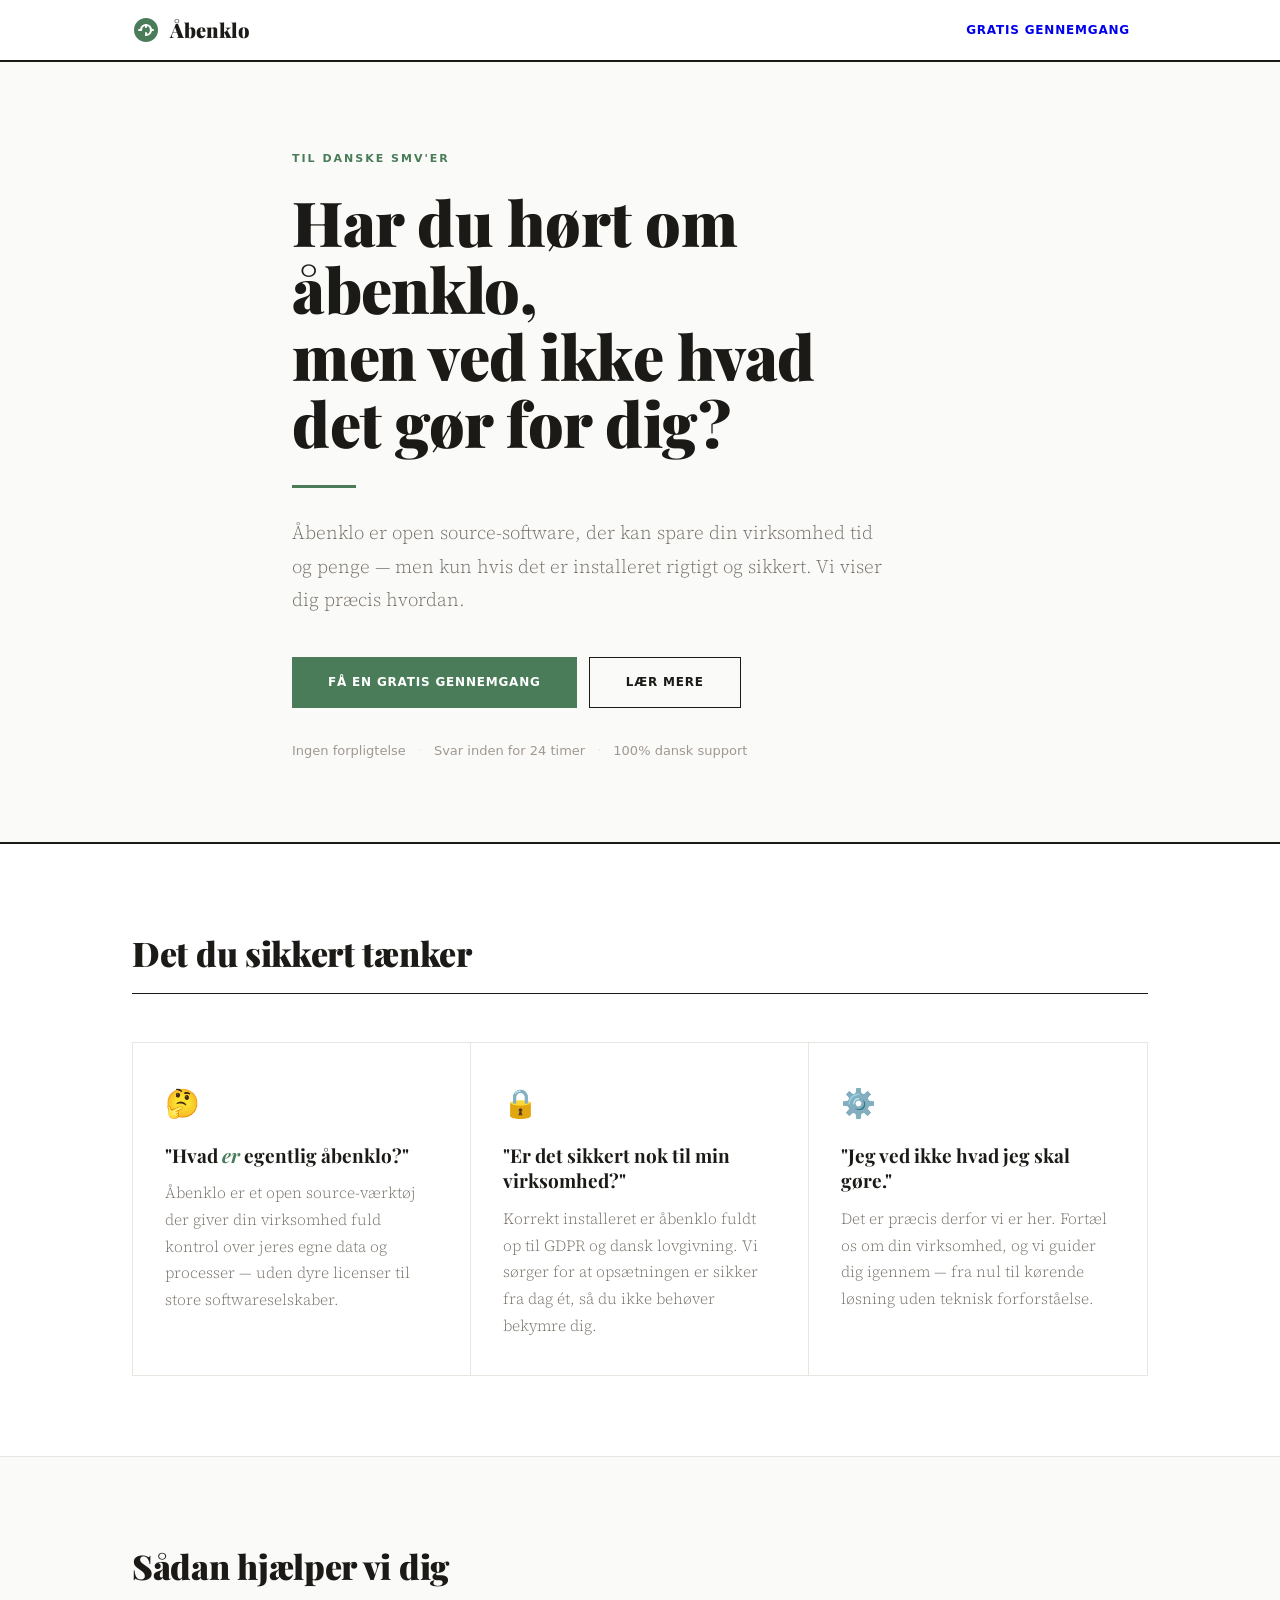
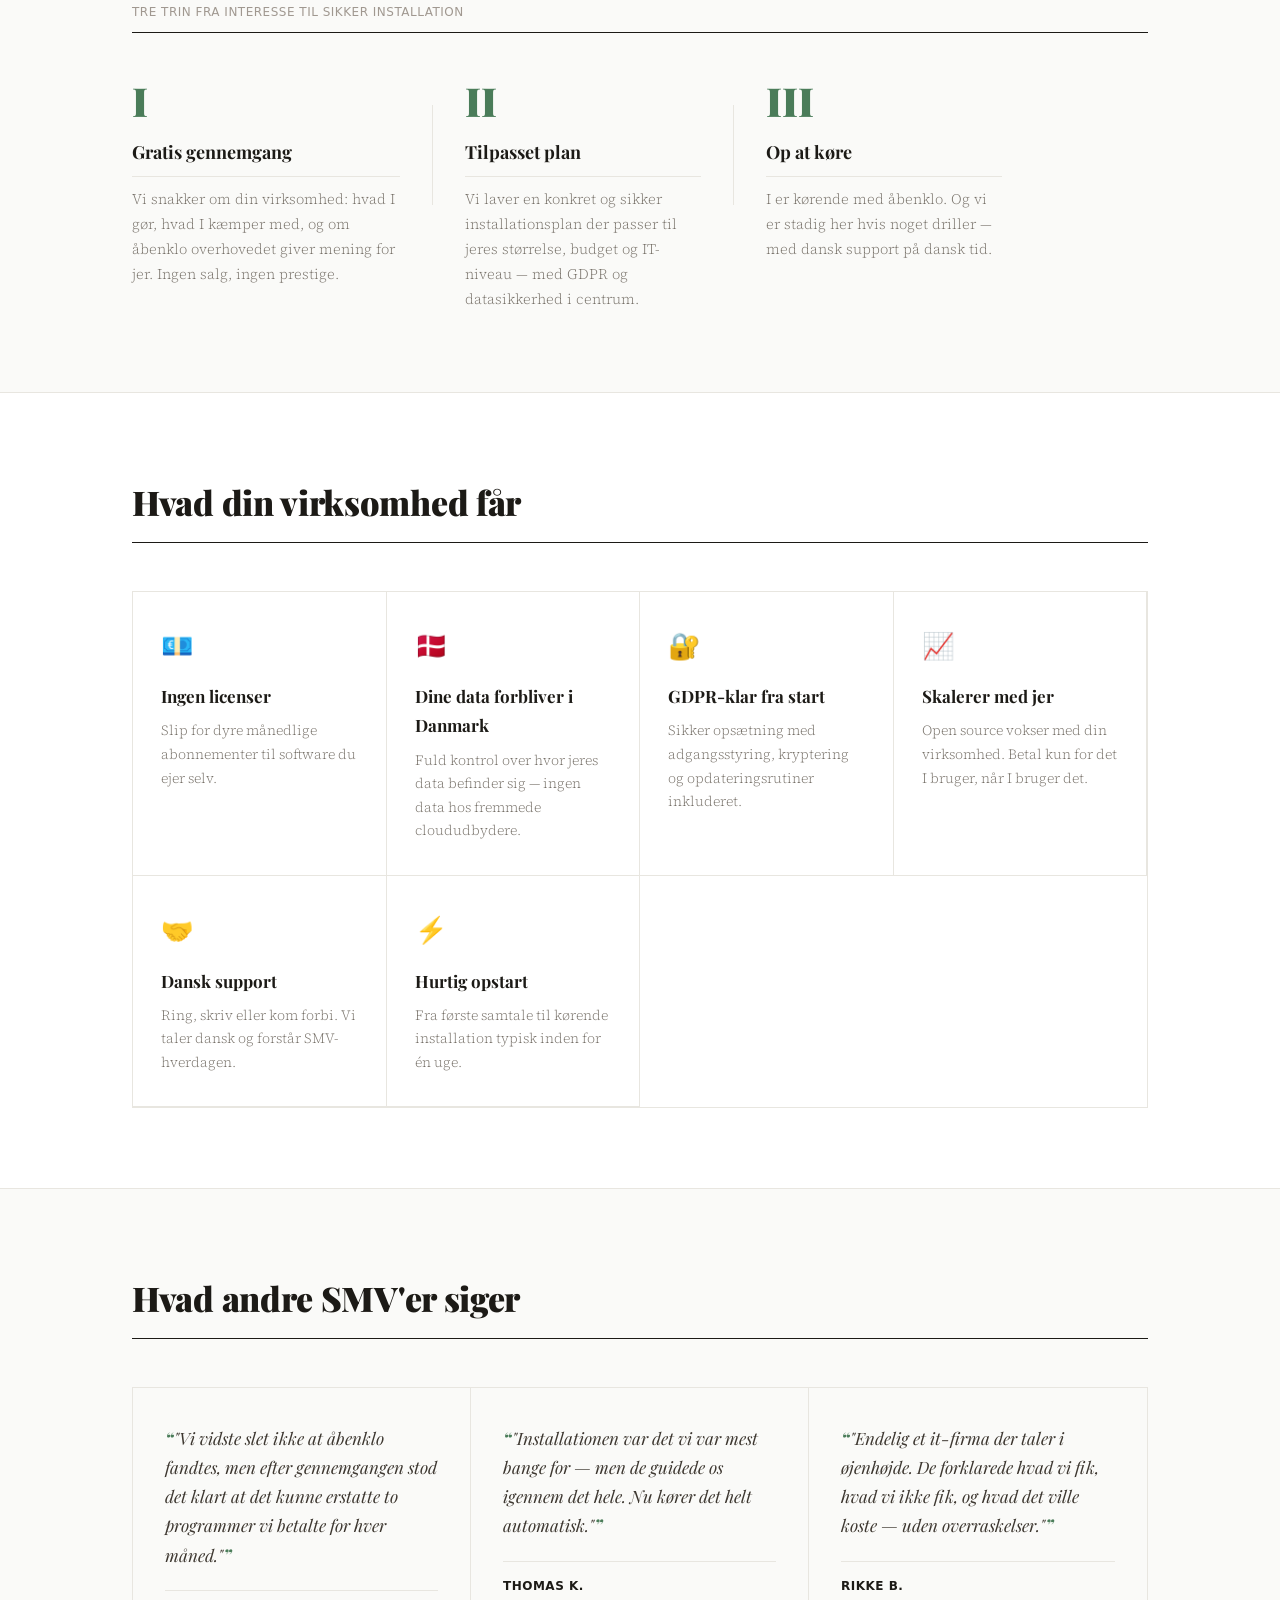
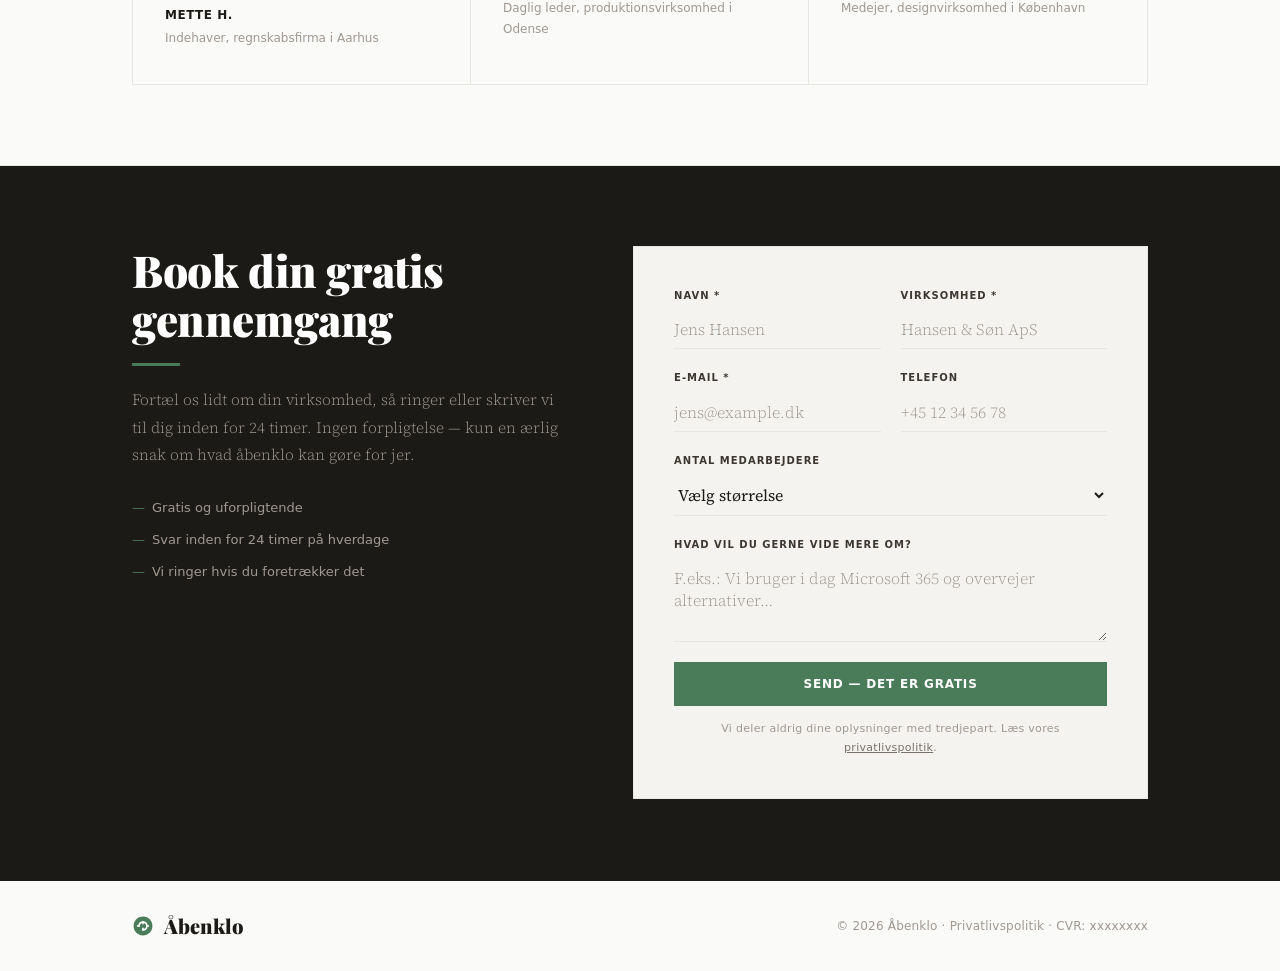
==== design/6/index.html @ 4984e4ba "Add design/6: Nordic Editorial (merge of design 1 + 5) Combines Design 1 (Nordic Minimal) and Design" ====
<!DOCTYPE html>
<html lang="da">
<head>
  <meta charset="UTF-8" />
  <meta name="viewport" content="width=device-width, initial-scale=1.0" />
  <title>Åbenklo – Sikker open source til din virksomhed</title>
  <meta name="description" content="Åbenklo hjælper danske SMV'er med at installere og bruge open source-software sikkert. Få en gratis gennemgang af dine muligheder." />
  <link rel="preconnect" href="https://fonts.googleapis.com" />
  <link rel="preconnect" href="https://fonts.gstatic.com" crossorigin />
  <link href="https://fonts.googleapis.com/css2?family=Playfair+Display:ital,wght@0,700;0,900;1,700&family=Source+Serif+4:wght@300;400;600&display=swap" rel="stylesheet" />
  <link rel="stylesheet" href="style.css" />
</head>
<body>

  <!-- NAV -->
  <nav class="nav">
    <div class="container nav__inner">
      <a href="#" class="nav__logo">
        <svg width="28" height="28" viewBox="0 0 28 28" fill="none" aria-hidden="true">
          <path d="M14 2C7.373 2 2 7.373 2 14s5.373 12 12 12 12-5.373 12-12S20.627 2 14 2Z" fill="#4a7c59"/>
          <path d="M9 14c0-2.761 2.239-5 5-5s5 2.239 5 5-2.239 5-5 5" stroke="#fff" stroke-width="2.2" stroke-linecap="round"/>
          <path d="M14 9v2M14 17v2M9 14H7M21 14h-2" stroke="#fff" stroke-width="2" stroke-linecap="round"/>
        </svg>
        <span>Åbenklo</span>
      </a>
      <a href="#kontakt" class="btn btn--sm">Gratis gennemgang</a>
    </div>
  </nav>

  <!-- HERO -->
  <section class="hero">
    <div class="container hero__inner">
      <div class="hero__eyebrow">Til danske SMV'er</div>
      <h1 class="hero__headline">
        Har du hørt om åbenklo,<br />
        men ved ikke hvad<br />
        det gør for dig?
      </h1>
      <div class="hero__rule"></div>
      <p class="hero__sub">
        Åbenklo er open source-software, der kan spare din virksomhed tid og penge — men kun hvis det er installeret rigtigt og sikkert. Vi viser dig præcis hvordan.
      </p>
      <div class="hero__actions">
        <a href="#kontakt" class="btn btn--primary btn--lg">Få en gratis gennemgang</a>
        <a href="#hvad-er" class="btn btn--ghost btn--lg">Lær mere</a>
      </div>
      <div class="hero__trust">
        <span>Ingen forpligtelse</span>
        <span class="sep">·</span>
        <span>Svar inden for 24 timer</span>
        <span class="sep">·</span>
        <span>100% dansk support</span>
      </div>
    </div>
  </section>

  <!-- PAIN POINTS -->
  <section class="pain" id="hvad-er">
    <div class="container">
      <div class="section-header">
        <h2 class="section-title">Det du sikkert tænker</h2>
      </div>
      <div class="pain__grid">
        <div class="pain__card">
          <div class="pain__icon">🤔</div>
          <h3>"Hvad <em>er</em> egentlig åbenklo?"</h3>
          <p>Åbenklo er et open source-værktøj der giver din virksomhed fuld kontrol over jeres egne data og processer — uden dyre licenser til store softwareselskaber.</p>
        </div>
        <div class="pain__card">
          <div class="pain__icon">🔒</div>
          <h3>"Er det sikkert nok til min virksomhed?"</h3>
          <p>Korrekt installeret er åbenklo fuldt op til GDPR og dansk lovgivning. Vi sørger for at opsætningen er sikker fra dag ét, så du ikke behøver bekymre dig.</p>
        </div>
        <div class="pain__card">
          <div class="pain__icon">⚙️</div>
          <h3>"Jeg ved ikke hvad jeg skal gøre."</h3>
          <p>Det er præcis derfor vi er her. Fortæl os om din virksomhed, og vi guider dig igennem — fra nul til kørende løsning uden teknisk forforståelse.</p>
        </div>
      </div>
    </div>
  </section>

  <!-- HOW IT WORKS -->
  <section class="how">
    <div class="container">
      <div class="section-header">
        <h2 class="section-title">Sådan hjælper vi dig</h2>
        <p class="section-sub">Tre trin fra interesse til sikker installation</p>
      </div>
      <div class="steps">
        <div class="step">
          <div class="step__num">I</div>
          <div class="step__body">
            <h3>Gratis gennemgang</h3>
            <p>Vi snakker om din virksomhed: hvad I gør, hvad I kæmper med, og om åbenklo overhovedet giver mening for jer. Ingen salg, ingen prestige.</p>
          </div>
        </div>
        <div class="step__connector" aria-hidden="true"></div>
        <div class="step">
          <div class="step__num">II</div>
          <div class="step__body">
            <h3>Tilpasset plan</h3>
            <p>Vi laver en konkret og sikker installationsplan der passer til jeres størrelse, budget og IT-niveau — med GDPR og datasikkerhed i centrum.</p>
          </div>
        </div>
        <div class="step__connector" aria-hidden="true"></div>
        <div class="step">
          <div class="step__num">III</div>
          <div class="step__body">
            <h3>Op at køre</h3>
            <p>I er kørende med åbenklo. Og vi er stadig her hvis noget driller — med dansk support på dansk tid.</p>
          </div>
        </div>
      </div>
    </div>
  </section>

  <!-- BENEFITS -->
  <section class="benefits">
    <div class="container">
      <div class="section-header">
        <h2 class="section-title">Hvad din virksomhed får</h2>
      </div>
      <div class="benefits__grid">
        <div class="benefit">
          <div class="benefit__icon">💶</div>
          <h3>Ingen licenser</h3>
          <p>Slip for dyre månedlige abonnementer til software du ejer selv.</p>
        </div>
        <div class="benefit">
          <div class="benefit__icon">🇩🇰</div>
          <h3>Dine data forbliver i Danmark</h3>
          <p>Fuld kontrol over hvor jeres data befinder sig — ingen data hos fremmede cloududbydere.</p>
        </div>
        <div class="benefit">
          <div class="benefit__icon">🔐</div>
          <h3>GDPR-klar fra start</h3>
          <p>Sikker opsætning med adgangsstyring, kryptering og opdateringsrutiner inkluderet.</p>
        </div>
        <div class="benefit">
          <div class="benefit__icon">📈</div>
          <h3>Skalerer med jer</h3>
          <p>Open source vokser med din virksomhed. Betal kun for det I bruger, når I bruger det.</p>
        </div>
        <div class="benefit">
          <div class="benefit__icon">🤝</div>
          <h3>Dansk support</h3>
          <p>Ring, skriv eller kom forbi. Vi taler dansk og forstår SMV-hverdagen.</p>
        </div>
        <div class="benefit">
          <div class="benefit__icon">⚡</div>
          <h3>Hurtig opstart</h3>
          <p>Fra første samtale til kørende installation typisk inden for én uge.</p>
        </div>
      </div>
    </div>
  </section>

  <!-- SOCIAL PROOF -->
  <section class="proof">
    <div class="container">
      <div class="section-header">
        <h2 class="section-title">Hvad andre SMV'er siger</h2>
      </div>
      <div class="testimonials">
        <blockquote class="testimonial">
          <p>"Vi vidste slet ikke at åbenklo fandtes, men efter gennemgangen stod det klart at det kunne erstatte to programmer vi betalte for hver måned."</p>
          <cite>
            <strong>Mette H.</strong>
            <span>Indehaver, regnskabsfirma i Aarhus</span>
          </cite>
        </blockquote>
        <blockquote class="testimonial">
          <p>"Installationen var det vi var mest bange for — men de guidede os igennem det hele. Nu kører det helt automatisk."</p>
          <cite>
            <strong>Thomas K.</strong>
            <span>Daglig leder, produktionsvirksomhed i Odense</span>
          </cite>
        </blockquote>
        <blockquote class="testimonial">
          <p>"Endelig et it-firma der taler i øjenhøjde. De forklarede hvad vi fik, hvad vi ikke fik, og hvad det ville koste — uden overraskelser."</p>
          <cite>
            <strong>Rikke B.</strong>
            <span>Medejer, designvirksomhed i København</span>
          </cite>
        </blockquote>
      </div>
    </div>
  </section>

  <!-- LEAD FORM -->
  <section class="contact" id="kontakt">
    <div class="container contact__inner">
      <div class="contact__copy">
        <h2>Book din gratis<br />gennemgang</h2>
        <div class="contact__rule"></div>
        <p>Fortæl os lidt om din virksomhed, så ringer eller skriver vi til dig inden for 24 timer. Ingen forpligtelse — kun en ærlig snak om hvad åbenklo kan gøre for jer.</p>
        <ul class="contact__checklist">
          <li>Gratis og uforpligtende</li>
          <li>Svar inden for 24 timer på hverdage</li>
          <li>Vi ringer hvis du foretrækker det</li>
        </ul>
      </div>
      <form class="form" id="leadForm" novalidate>
        <div class="form__row">
          <div class="form__group">
            <label for="name">Navn *</label>
            <input type="text" id="name" name="name" placeholder="Jens Hansen" required />
          </div>
          <div class="form__group">
            <label for="company">Virksomhed *</label>
            <input type="text" id="company" name="company" placeholder="Hansen & Søn ApS" required />
          </div>
        </div>
        <div class="form__row">
          <div class="form__group">
            <label for="email">E-mail *</label>
            <input type="email" id="email" name="email" placeholder="jens@example.dk" required />
          </div>
          <div class="form__group">
            <label for="phone">Telefon</label>
            <input type="tel" id="phone" name="phone" placeholder="+45 12 34 56 78" />
          </div>
        </div>
        <div class="form__group">
          <label for="employees">Antal medarbejdere</label>
          <select id="employees" name="employees">
            <option value="">Vælg størrelse</option>
            <option value="1-5">1–5</option>
            <option value="6-20">6–20</option>
            <option value="21-50">21–50</option>
            <option value="50+">50+</option>
          </select>
        </div>
        <div class="form__group">
          <label for="message">Hvad vil du gerne vide mere om?</label>
          <textarea id="message" name="message" rows="3" placeholder="F.eks.: Vi bruger i dag Microsoft 365 og overvejer alternativer…"></textarea>
        </div>
        <button type="submit" class="btn btn--primary btn--full">Send — det er gratis</button>
        <p class="form__privacy">Vi deler aldrig dine oplysninger med tredjepart. Læs vores <a href="#privacy">privatlivspolitik</a>.</p>
      </form>
    </div>
  </section>

  <!-- FOOTER -->
  <footer class="footer">
    <div class="container footer__inner">
      <a href="#" class="nav__logo">
        <svg width="22" height="22" viewBox="0 0 28 28" fill="none" aria-hidden="true">
          <path d="M14 2C7.373 2 2 7.373 2 14s5.373 12 12 12 12-5.373 12-12S20.627 2 14 2Z" fill="#4a7c59"/>
          <path d="M9 14c0-2.761 2.239-5 5-5s5 2.239 5 5-2.239 5-5 5" stroke="#fff" stroke-width="2.2" stroke-linecap="round"/>
          <path d="M14 9v2M14 17v2M9 14H7M21 14h-2" stroke="#fff" stroke-width="2" stroke-linecap="round"/>
        </svg>
        <span>Åbenklo</span>
      </a>
      <p class="footer__copy">© 2026 Åbenklo · <a href="#privacy" id="privacy">Privatlivspolitik</a> · CVR: xxxxxxxx</p>
      <p class="footer__tagline">Open source, gjort simpelt for danske virksomheder.</p>
    </div>
  </footer>

  <script src="../../main.js"></script>
</body>
</html>
---- design/6/style.css ----
/* ============================================================
   DESIGN 6: NORDIC EDITORIAL
   Merge of Design 1 (Nordic Minimal) + Design 5 (Classic Editorial)

   From Design 1: sage green accent, warm stone palette, clean
                  whitespace, minimal shadows, grid-bordered cards
   From Design 5: Playfair Display serif headings, Source Serif body,
                  editorial structure (eyebrow text, horizontal rules,
                  left-aligned hero), underline-only form inputs
   ============================================================ */

*, *::before, *::after { box-sizing: border-box; margin: 0; padding: 0; }

:root {
  /* Greens from Design 1 */
  --green:     #4a7c59;
  --green-dk:  #3d6b4a;
  --green-100: #e8f4ed;
  --green-50:  #f2f8f4;

  /* Stone/warm neutrals from Design 1 */
  --stone-50:  #fafaf8;
  --stone-100: #f4f3ef;
  --stone-200: #e8e6e0;
  --stone-400: #a09890;
  --stone-500: #78726a;
  --stone-700: #3d3730;
  --stone-900: #1c1a16;

  --white: #ffffff;

  /* Fonts from Design 5 */
  --font-serif: 'Playfair Display', Georgia, serif;
  --font-body:  'Source Serif 4', Georgia, serif;
  --font-sans:  'Inter', system-ui, sans-serif;
}

html { scroll-behavior: smooth; }

body {
  font-family: var(--font-body);
  font-size: 17px;
  line-height: 1.72;
  color: var(--stone-700);
  background: var(--white);
  -webkit-font-smoothing: antialiased;
}

/* ── Layout ─────────────────────────────────────────── */
.container {
  width: 100%;
  max-width: 1080px;
  margin: 0 auto;
  padding: 0 32px;
}

/* ── Buttons ─────────────────────────────────────────── */
.btn {
  display: inline-flex;
  align-items: center;
  gap: 8px;
  font-family: var(--font-sans);
  font-size: 12px;
  font-weight: 600;
  border: none;
  border-radius: 0;
  cursor: pointer;
  text-decoration: none;
  transition: all .15s;
  white-space: nowrap;
  letter-spacing: .8px;
  text-transform: uppercase;
}

.btn--sm   { padding: 8px 18px; }
.btn--lg   { padding: 14px 36px; font-size: 12px; }
.btn--full { width: 100%; justify-content: center; padding: 15px; font-size: 12px; }

.btn--primary {
  background: var(--green);
  color: var(--white);
}
.btn--primary:hover { background: var(--green-dk); }

.btn--ghost {
  background: transparent;
  color: var(--stone-900);
  border: 1.5px solid var(--stone-900);
}
.btn--ghost:hover {
  background: var(--stone-900);
  color: var(--white);
}

/* ── Nav ─────────────────────────────────────────────── */
.nav {
  position: sticky;
  top: 0;
  z-index: 100;
  background: rgba(255,255,255,.97);
  backdrop-filter: blur(8px);
  border-bottom: 2px solid var(--stone-900);
}
.nav__inner {
  display: flex;
  align-items: center;
  justify-content: space-between;
  height: 60px;
}
.nav__logo {
  display: flex;
  align-items: center;
  gap: 10px;
  font-family: var(--font-serif);
  font-size: 20px;
  font-weight: 900;
  color: var(--stone-900);
  text-decoration: none;
}

/* ── Hero ─────────────────────────────────────────────── */
/* Structure from Design 5 (left-aligned, eyebrow, rule)
   Colours from Design 1 (warm white background, sage accent) */
.hero {
  background: var(--stone-50);
  padding: 88px 0 80px;
  border-bottom: 2px solid var(--stone-900);
}
.hero__inner {
  max-width: 760px;
}
.hero__eyebrow {
  font-family: var(--font-sans);
  font-size: 11px;
  font-weight: 700;
  letter-spacing: 2px;
  text-transform: uppercase;
  color: var(--green);
  margin-bottom: 20px;
}
.hero__headline {
  font-family: var(--font-serif);
  font-size: clamp(32px, 5.5vw, 62px);
  font-weight: 900;
  line-height: 1.08;
  letter-spacing: -.5px;
  color: var(--stone-900);
}
.hero__rule {
  width: 64px;
  height: 3px;
  background: var(--green);
  margin: 28px 0;
}
.hero__sub {
  font-size: clamp(16px, 1.6vw, 19px);
  color: var(--stone-500);
  max-width: 600px;
  line-height: 1.78;
  margin-bottom: 40px;
  font-weight: 300;
}
.hero__actions {
  display: flex;
  gap: 12px;
  flex-wrap: wrap;
  margin-bottom: 32px;
}
.hero__trust {
  display: flex;
  gap: 0;
  flex-wrap: wrap;
  font-family: var(--font-sans);
  font-size: 13px;
  color: var(--stone-400);
}
.hero__trust .sep { margin: 0 12px; color: var(--stone-200); }

/* ── Section commons ─────────────────────────────────── */
/* Editorial structure from Design 5, green accent from Design 1 */
.section-header {
  border-bottom: 1.5px solid var(--stone-900);
  margin-bottom: 48px;
  padding-bottom: 10px;
}
.section-title {
  font-family: var(--font-serif);
  font-size: clamp(22px, 2.8vw, 34px);
  font-weight: 900;
  color: var(--stone-900);
  letter-spacing: -.3px;
  text-align: left;
}
.section-sub {
  font-family: var(--font-sans);
  font-size: 12px;
  letter-spacing: .5px;
  text-transform: uppercase;
  color: var(--stone-400);
  margin-top: 6px;
  text-align: left;
}

/* ── Pain ─────────────────────────────────────────────── */
/* Grid border style from Design 1, card hover from Design 1 */
.pain {
  background: var(--white);
  padding: 80px 0;
}
.pain__grid {
  display: grid;
  grid-template-columns: repeat(auto-fit, minmax(280px, 1fr));
  gap: 0;
  border: 1px solid var(--stone-200);
}
.pain__card {
  padding: 36px 32px;
  border-right: 1px solid var(--stone-200);
  transition: background .15s;
}
.pain__card:last-child { border-right: none; }
.pain__card:hover { background: var(--stone-50); }
.pain__icon { font-size: 28px; margin-bottom: 16px; }
.pain__card h3 {
  font-family: var(--font-serif);
  font-size: 19px;
  font-weight: 700;
  color: var(--stone-900);
  margin-bottom: 12px;
  line-height: 1.35;
}
.pain__card h3 em { font-style: italic; color: var(--green); }
.pain__card p { color: var(--stone-500); font-size: 15.5px; line-height: 1.72; font-weight: 300; }

/* ── How it works ───────────────────────────────────── */
/* Roman numerals from Design 5, green accent from Design 1 */
.how {
  padding: 80px 0;
  background: var(--stone-50);
  border-top: 1px solid var(--stone-200);
  border-bottom: 1px solid var(--stone-200);
}
.steps {
  display: flex;
  align-items: flex-start;
  justify-content: flex-start;
  flex-wrap: wrap;
  gap: 0;
}
.step {
  display: flex;
  flex-direction: column;
  align-items: flex-start;
  text-align: left;
  max-width: 300px;
  flex: 1 1 240px;
  padding: 0 32px;
}
.step:first-child { padding-left: 0; }
.step__num {
  font-family: var(--font-serif);
  font-size: 40px;
  font-weight: 900;
  color: var(--green);
  line-height: 1;
  margin-bottom: 16px;
}
.step__body h3 {
  font-family: var(--font-serif);
  font-size: 18px;
  font-weight: 700;
  color: var(--stone-900);
  margin-bottom: 0;
  border-bottom: 1px solid var(--stone-200);
  padding-bottom: 8px;
}
.step__body p {
  color: var(--stone-500);
  font-size: 14.5px;
  line-height: 1.72;
  font-weight: 300;
  margin-top: 10px;
}
.step__connector {
  flex: 0 0 1px;
  width: 1px;
  height: 100px;
  background: var(--stone-200);
  align-self: flex-start;
  margin-top: 24px;
}

/* ── Benefits ─────────────────────────────────────────── */
/* Grid border style from Design 1 */
.benefits {
  background: var(--white);
  padding: 80px 0;
}
.benefits__grid {
  display: grid;
  grid-template-columns: repeat(auto-fit, minmax(240px, 1fr));
  gap: 0;
  border: 1px solid var(--stone-200);
}
.benefit {
  padding: 32px 28px;
  border-right: 1px solid var(--stone-200);
  border-bottom: 1px solid var(--stone-200);
  transition: background .15s;
}
.benefit:hover {
  background: var(--green-50);
}
.benefit__icon { font-size: 26px; margin-bottom: 14px; }
.benefit h3 {
  font-family: var(--font-serif);
  font-size: 17px;
  font-weight: 700;
  color: var(--stone-900);
  margin-bottom: 8px;
}
.benefit p { font-size: 14px; color: var(--stone-500); line-height: 1.68; font-weight: 300; }

/* ── Proof ─────────────────────────────────────────────── */
/* Grid border style from Design 1, serif quote from Design 5 */
.proof {
  padding: 80px 0;
  background: var(--stone-50);
  border-top: 1px solid var(--stone-200);
  border-bottom: 1px solid var(--stone-200);
}
.testimonials {
  display: grid;
  grid-template-columns: repeat(auto-fit, minmax(280px, 1fr));
  gap: 0;
  border: 1px solid var(--stone-200);
}
.testimonial {
  padding: 36px 32px;
  border-right: 1px solid var(--stone-200);
}
.testimonial:last-child { border-right: none; }
.testimonial p {
  font-family: var(--font-serif);
  font-size: 17px;
  font-style: italic;
  color: var(--stone-700);
  margin-bottom: 20px;
  line-height: 1.72;
}
.testimonial p::before { content: '\201C'; color: var(--green); font-weight: 900; }
.testimonial p::after  { content: '\201D'; color: var(--green); font-weight: 900; }
.testimonial cite {
  display: flex;
  flex-direction: column;
  font-style: normal;
  gap: 2px;
  border-top: 1px solid var(--stone-200);
  padding-top: 14px;
}
.testimonial cite strong {
  font-family: var(--font-sans);
  font-size: 12px;
  font-weight: 700;
  color: var(--stone-900);
  letter-spacing: .5px;
  text-transform: uppercase;
}
.testimonial cite span { font-family: var(--font-sans); font-size: 12px; color: var(--stone-400); }

/* ── Contact / Form ─────────────────────────────────── */
/* Dark bg from Design 1 contact, serif heading from Design 5,
   underline inputs from Design 5 */
.contact {
  background: var(--stone-900);
  padding: 80px 0;
}
.contact__inner {
  display: grid;
  grid-template-columns: 1fr 1.2fr;
  gap: 72px;
  align-items: start;
}
.contact__copy h2 {
  font-family: var(--font-serif);
  font-size: clamp(28px, 3.5vw, 44px);
  font-weight: 900;
  color: var(--white);
  letter-spacing: -.4px;
  line-height: 1.1;
}
.contact__rule {
  width: 48px;
  height: 3px;
  background: var(--green);
  margin: 20px 0;
}
.contact__copy p { color: var(--stone-400); font-size: 15.5px; line-height: 1.78; margin-bottom: 28px; font-weight: 300; font-family: var(--font-body); }
.contact__checklist {
  list-style: none;
  display: flex;
  flex-direction: column;
  gap: 10px;
}
.contact__checklist li {
  font-family: var(--font-sans);
  color: var(--stone-400);
  font-size: 13px;
  padding-left: 20px;
  position: relative;
}
.contact__checklist li::before {
  content: '—';
  position: absolute;
  left: 0;
  color: var(--green);
}

/* Form: stone bg, underline inputs (Design 5), green focus (Design 1) */
.form {
  background: var(--stone-100);
  border: 1px solid var(--stone-200);
  padding: 40px;
}
.form__row {
  display: grid;
  grid-template-columns: 1fr 1fr;
  gap: 20px;
}
.form__group {
  display: flex;
  flex-direction: column;
  gap: 6px;
  margin-bottom: 20px;
}
.form__group label {
  font-family: var(--font-sans);
  font-size: 10px;
  font-weight: 700;
  color: var(--stone-700);
  letter-spacing: 1px;
  text-transform: uppercase;
}
.form__group input,
.form__group select,
.form__group textarea {
  font-family: var(--font-body);
  font-size: 16px;
  color: var(--stone-900);
  background: transparent;
  border: none;
  border-bottom: 1.5px solid var(--stone-200);
  border-radius: 0;
  padding: 8px 0;
  transition: border-color .15s;
  outline: none;
  width: 100%;
}
.form__group input:focus,
.form__group select:focus,
.form__group textarea:focus {
  border-bottom-color: var(--green);
}
.form__group input::placeholder,
.form__group textarea::placeholder { color: var(--stone-400); font-weight: 300; }
.form__group textarea { resize: vertical; min-height: 80px; }
.form__group select { cursor: pointer; }

.form__privacy {
  text-align: center;
  font-family: var(--font-sans);
  font-size: 11px;
  color: var(--stone-400);
  margin-top: 14px;
  letter-spacing: .3px;
}
.form__privacy a { color: var(--stone-500); }

.form--success { text-align: center; padding: 60px 32px; }
.form--success .success-icon { font-size: 44px; margin-bottom: 16px; }
.form--success h3 { font-family: var(--font-serif); font-size: 24px; font-weight: 700; color: var(--stone-900); margin-bottom: 8px; }
.form--success p  { color: var(--stone-500); font-size: 15px; }

/* ── Footer ─────────────────────────────────────────── */
.footer {
  background: var(--stone-50);
  border-top: 2px solid var(--stone-900);
  padding: 28px 0;
}
.footer__inner {
  display: flex;
  align-items: center;
  gap: 24px;
  flex-wrap: wrap;
}
.footer .nav__logo { color: var(--stone-900); font-family: var(--font-serif); }
.footer__copy {
  font-family: var(--font-sans);
  font-size: 12px;
  color: var(--stone-400);
  margin-left: auto;
  letter-spacing: .2px;
}
.footer__copy a { color: var(--stone-400); text-decoration: none; }
.footer__copy a:hover { color: var(--stone-900); }
.footer__tagline { font-family: var(--font-sans); font-size: 12px; color: var(--stone-400); display: none; }

/* ── Responsive ──────────────────────────────────────── */
@media (max-width: 768px) {
  .contact__inner { grid-template-columns: 1fr; gap: 48px; }
  .form__row { grid-template-columns: 1fr; }
  .step__connector { display: none; }
  .steps { flex-direction: column; align-items: flex-start; gap: 36px; }
  .step { padding: 0; }
  .footer__copy { margin-left: 0; }
  .footer__tagline { display: block; width: 100%; }
  .pain__card { border-right: none; border-bottom: 1px solid var(--stone-200); }
  .pain__card:last-child { border-bottom: none; }
  .testimonial { border-right: none; border-bottom: 1px solid var(--stone-200); }
  .testimonial:last-child { border-bottom: none; }
  .benefit { border-right: none; }
}

@media (max-width: 480px) {
  .hero { padding: 60px 0 56px; }
  .hero__actions { flex-direction: column; align-items: flex-start; }
  .hero__trust { flex-direction: column; gap: 6px; }
  .hero__trust .sep { display: none; }
  .pain, .how, .benefits, .proof, .contact { padding: 60px 0; }
}
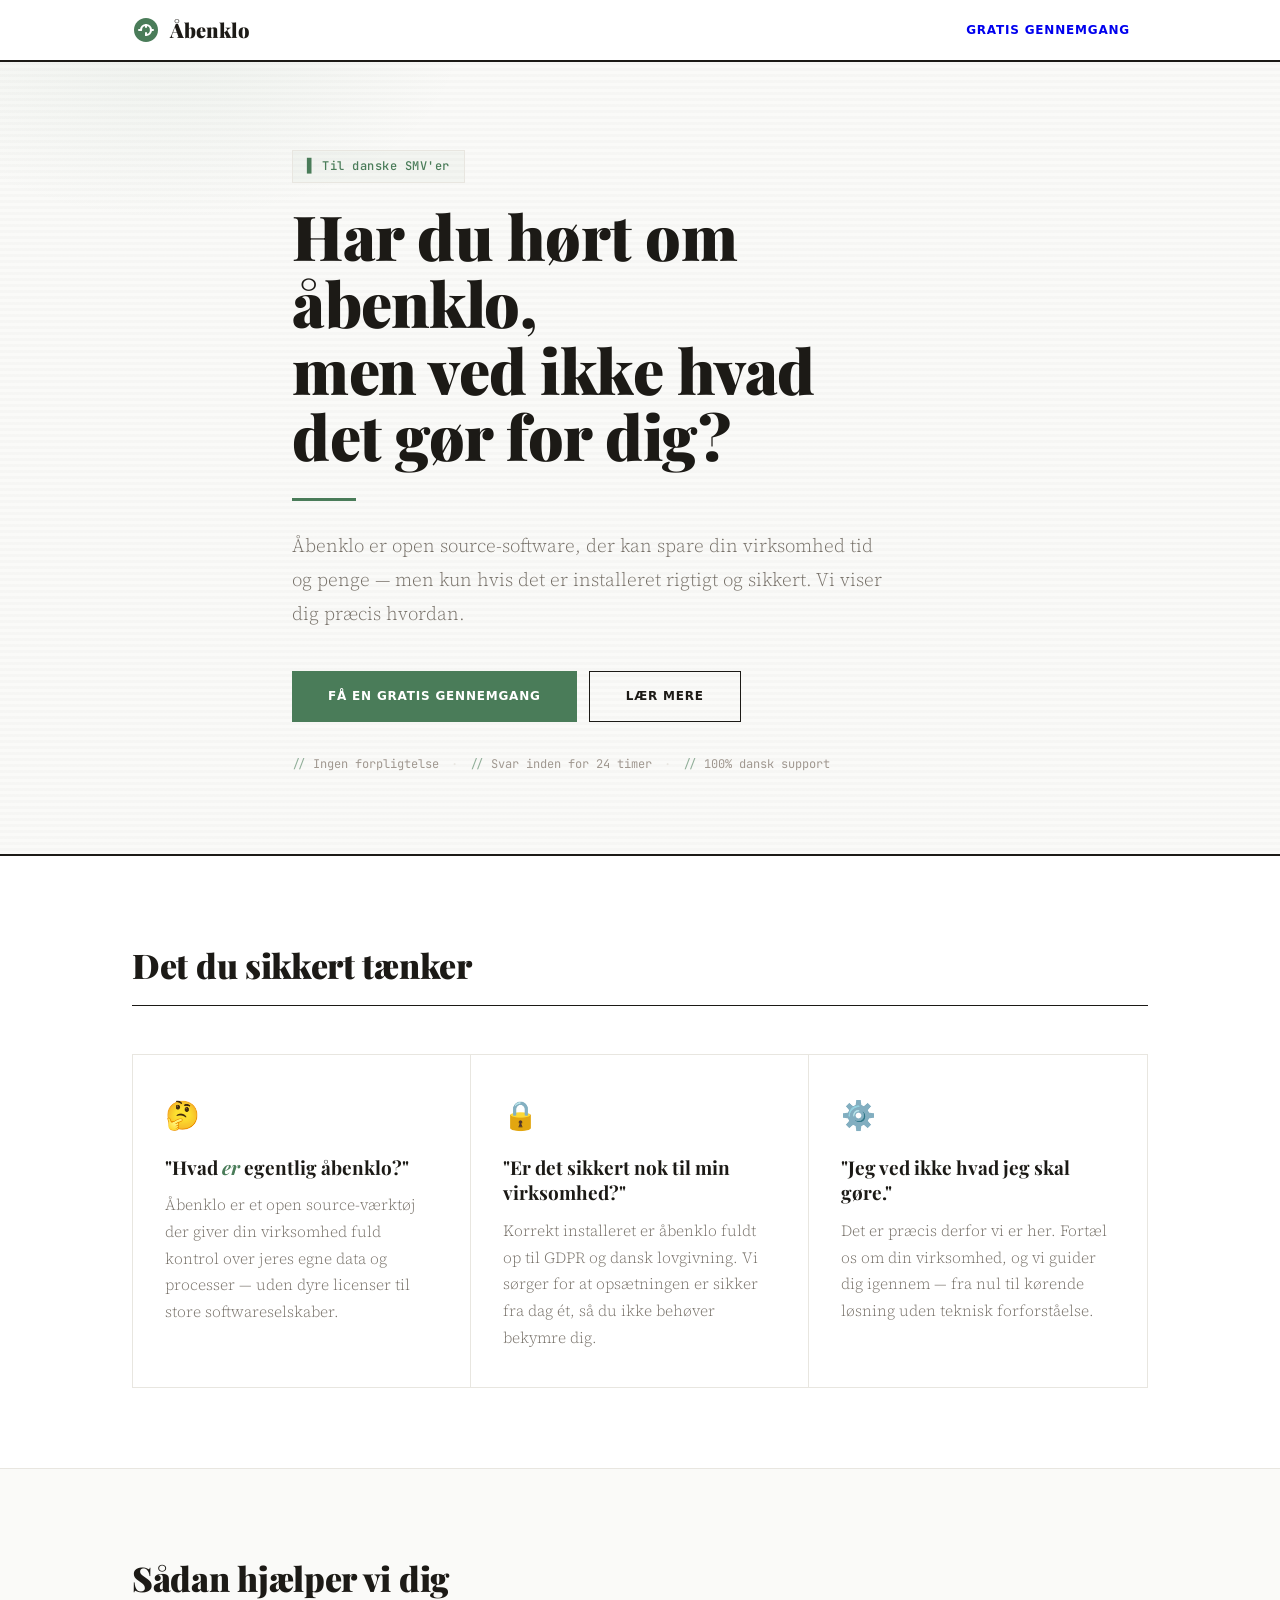
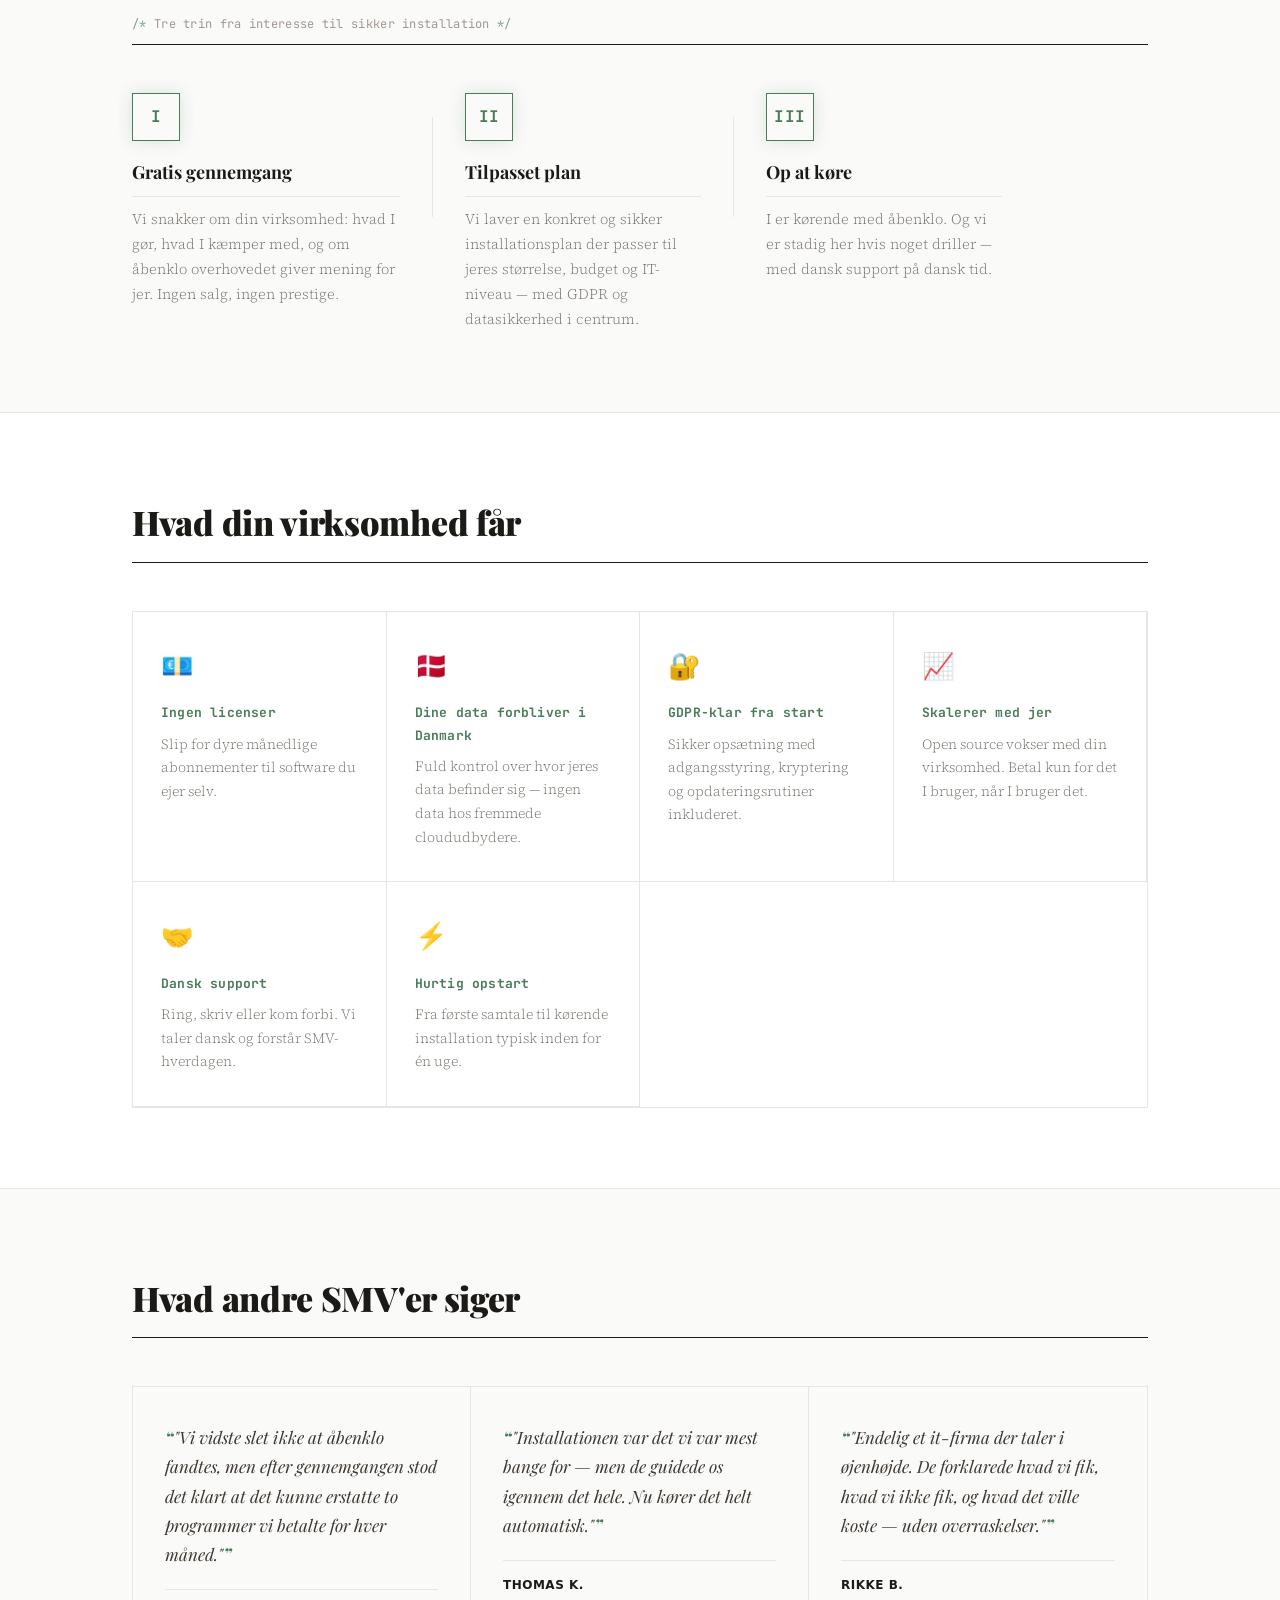
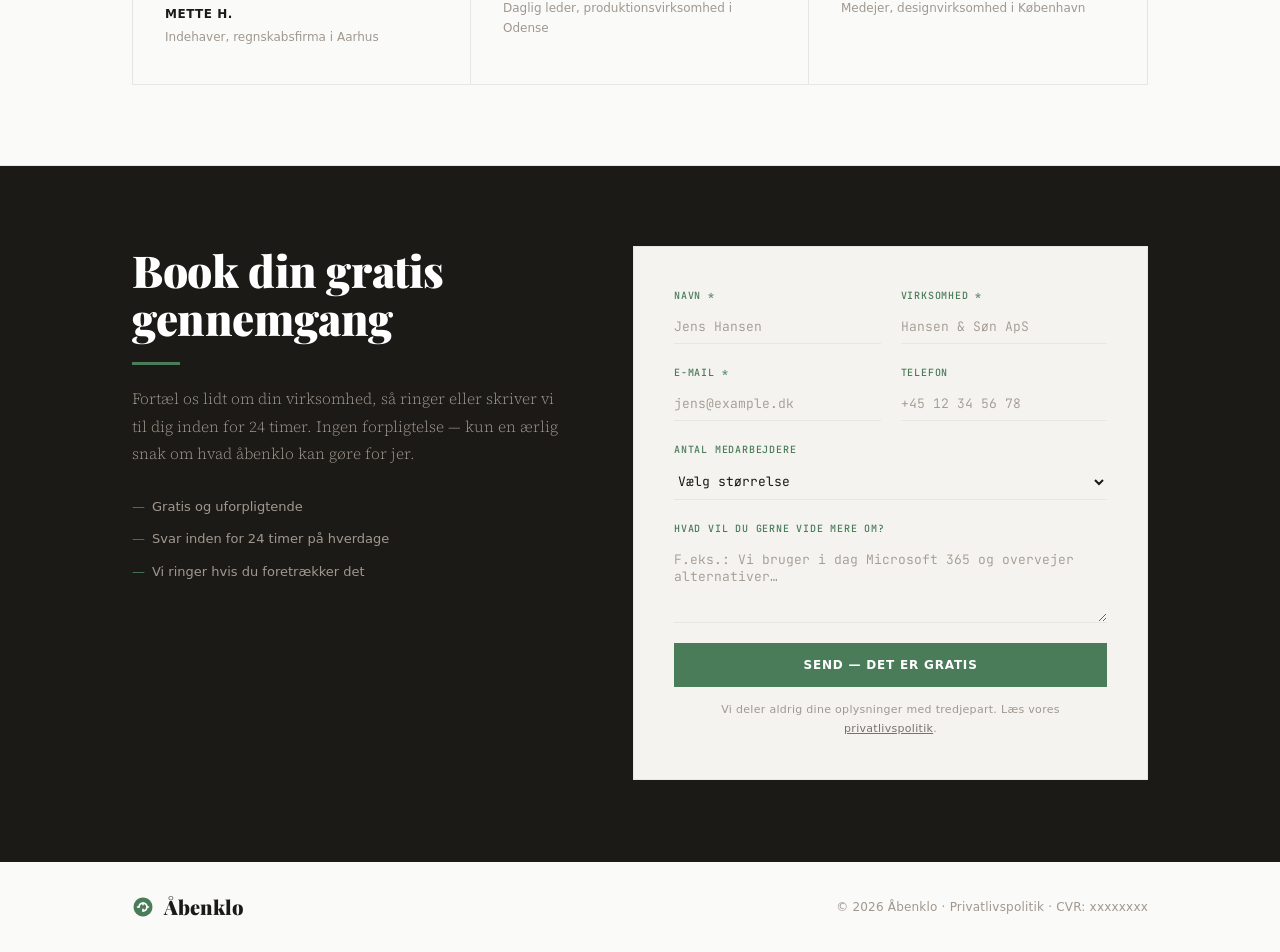
==== commit 36f9de40: "design 6" ====
--- a/design/6/index.html
+++ b/design/6/index.html
@@ -7,7 +7,7 @@
   <meta name="description" content="Åbenklo hjælper danske SMV'er med at installere og bruge open source-software sikkert. Få en gratis gennemgang af dine muligheder." />
   <link rel="preconnect" href="https://fonts.googleapis.com" />
   <link rel="preconnect" href="https://fonts.gstatic.com" crossorigin />
-  <link href="https://fonts.googleapis.com/css2?family=Playfair+Display:ital,wght@0,700;0,900;1,700&family=Source+Serif+4:wght@300;400;600&display=swap" rel="stylesheet" />
+  <link href="https://fonts.googleapis.com/css2?family=JetBrains+Mono:wght@400;500;700&family=Playfair+Display:ital,wght@0,700;0,900;1,700&family=Source+Serif+4:wght@300;400;600&display=swap" rel="stylesheet" />
   <link rel="stylesheet" href="style.css" />
 </head>
 <body>
@@ -30,7 +30,7 @@
   <!-- HERO -->
   <section class="hero">
     <div class="container hero__inner">
-      <div class="hero__eyebrow">Til danske SMV'er</div>
+      <div class="hero__eyebrow"><span class="blink">▋</span> Til danske SMV'er</div>
       <h1 class="hero__headline">
         Har du hørt om åbenklo,<br />
         men ved ikke hvad<br />
--- a/design/6/style.css
+++ b/design/6/style.css
@@ -33,9 +33,20 @@
   --font-serif: 'Playfair Display', Georgia, serif;
   --font-body:  'Source Serif 4', Georgia, serif;
   --font-sans:  'Inter', system-ui, sans-serif;
+  --font-mono:  'JetBrains Mono', 'Fira Code', monospace;
+
+  /* Terminal glow from Design 2 */
+  --glow-green: 0 0 16px rgba(74,124,89,.18);
 }
 
 html { scroll-behavior: smooth; }
+
+/* ── Blink cursor (from Design 2) ───────────────────── */
+@keyframes blink {
+  0%, 49% { opacity: 1; }
+  50%, 100% { opacity: 0; }
+}
+.blink { animation: blink 1s step-end infinite; }
 
 body {
   font-family: var(--font-body);
@@ -120,23 +131,56 @@
 
 /* ── Hero ─────────────────────────────────────────────── */
 /* Structure from Design 5 (left-aligned, eyebrow, rule)
-   Colours from Design 1 (warm white background, sage accent) */
+   Colours from Design 1 (warm white background, sage accent)
+   Scanline + glow from Design 2 */
 .hero {
   background: var(--stone-50);
   padding: 88px 0 80px;
   border-bottom: 2px solid var(--stone-900);
+  position: relative;
+  overflow: hidden;
+}
+/* subtle radial glow */
+.hero::before {
+  content: '';
+  position: absolute;
+  top: -30%;
+  left: -10%;
+  width: 600px;
+  height: 400px;
+  background: radial-gradient(ellipse, rgba(74,124,89,.07) 0%, transparent 70%);
+  pointer-events: none;
+}
+/* scanline texture */
+.hero::after {
+  content: '';
+  position: absolute;
+  inset: 0;
+  background: repeating-linear-gradient(
+    0deg,
+    transparent,
+    transparent 3px,
+    rgba(0,0,0,.015) 3px,
+    rgba(0,0,0,.015) 6px
+  );
+  pointer-events: none;
 }
 .hero__inner {
   max-width: 760px;
+  position: relative;
+  z-index: 1;
 }
 .hero__eyebrow {
-  font-family: var(--font-sans);
-  font-size: 11px;
-  font-weight: 700;
-  letter-spacing: 2px;
-  text-transform: uppercase;
+  display: inline-block;
+  font-family: var(--font-mono);
+  font-size: 12px;
+  font-weight: 500;
+  letter-spacing: .5px;
   color: var(--green);
+  border: 1px solid var(--stone-200);
+  padding: 5px 14px;
   margin-bottom: 20px;
+  background: rgba(74,124,89,.04);
 }
 .hero__headline {
   font-family: var(--font-serif);
@@ -170,10 +214,11 @@
   display: flex;
   gap: 0;
   flex-wrap: wrap;
-  font-family: var(--font-sans);
-  font-size: 13px;
+  font-family: var(--font-mono);
+  font-size: 12px;
   color: var(--stone-400);
 }
+.hero__trust span:not(.sep)::before { content: '// '; color: var(--green); opacity: .6; }
 .hero__trust .sep { margin: 0 12px; color: var(--stone-200); }
 
 /* ── Section commons ─────────────────────────────────── */
@@ -192,14 +237,15 @@
   text-align: left;
 }
 .section-sub {
-  font-family: var(--font-sans);
+  font-family: var(--font-mono);
   font-size: 12px;
-  letter-spacing: .5px;
-  text-transform: uppercase;
+  letter-spacing: .3px;
   color: var(--stone-400);
   margin-top: 6px;
   text-align: left;
 }
+.section-sub::before { content: '/* '; color: var(--green); opacity: .7; }
+.section-sub::after  { content: ' */'; color: var(--green); opacity: .7; }
 
 /* ── Pain ─────────────────────────────────────────────── */
 /* Grid border style from Design 1, card hover from Design 1 */
@@ -217,9 +263,22 @@
   padding: 36px 32px;
   border-right: 1px solid var(--stone-200);
   transition: background .15s;
+  position: relative;
+  overflow: hidden;
+}
+.pain__card::before {
+  content: '';
+  position: absolute;
+  top: 0; left: 0; right: 0;
+  height: 2px;
+  background: var(--green);
+  transform: scaleX(0);
+  transform-origin: left;
+  transition: transform .3s;
 }
 .pain__card:last-child { border-right: none; }
 .pain__card:hover { background: var(--stone-50); }
+.pain__card:hover::before { transform: scaleX(1); }
 .pain__icon { font-size: 28px; margin-bottom: 16px; }
 .pain__card h3 {
   font-family: var(--font-serif);
@@ -258,12 +317,20 @@
 }
 .step:first-child { padding-left: 0; }
 .step__num {
-  font-family: var(--font-serif);
-  font-size: 40px;
-  font-weight: 900;
+  font-family: var(--font-mono);
+  font-size: 16px;
+  font-weight: 700;
   color: var(--green);
   line-height: 1;
   margin-bottom: 16px;
+  width: 48px;
+  height: 48px;
+  border: 1.5px solid var(--green);
+  display: flex;
+  align-items: center;
+  justify-content: center;
+  box-shadow: var(--glow-green);
+  letter-spacing: .5px;
 }
 .step__body h3 {
   font-family: var(--font-serif);
@@ -313,11 +380,12 @@
 }
 .benefit__icon { font-size: 26px; margin-bottom: 14px; }
 .benefit h3 {
-  font-family: var(--font-serif);
-  font-size: 17px;
+  font-family: var(--font-mono);
+  font-size: 13px;
   font-weight: 700;
-  color: var(--stone-900);
+  color: var(--green);
   margin-bottom: 8px;
+  letter-spacing: .2px;
 }
 .benefit p { font-size: 14px; color: var(--stone-500); line-height: 1.68; font-weight: 300; }
 
@@ -434,18 +502,18 @@
   margin-bottom: 20px;
 }
 .form__group label {
-  font-family: var(--font-sans);
+  font-family: var(--font-mono);
   font-size: 10px;
-  font-weight: 700;
-  color: var(--stone-700);
-  letter-spacing: 1px;
+  font-weight: 500;
+  color: var(--green);
+  letter-spacing: .8px;
   text-transform: uppercase;
 }
 .form__group input,
 .form__group select,
 .form__group textarea {
-  font-family: var(--font-body);
-  font-size: 16px;
+  font-family: var(--font-mono);
+  font-size: 13px;
   color: var(--stone-900);
   background: transparent;
   border: none;
